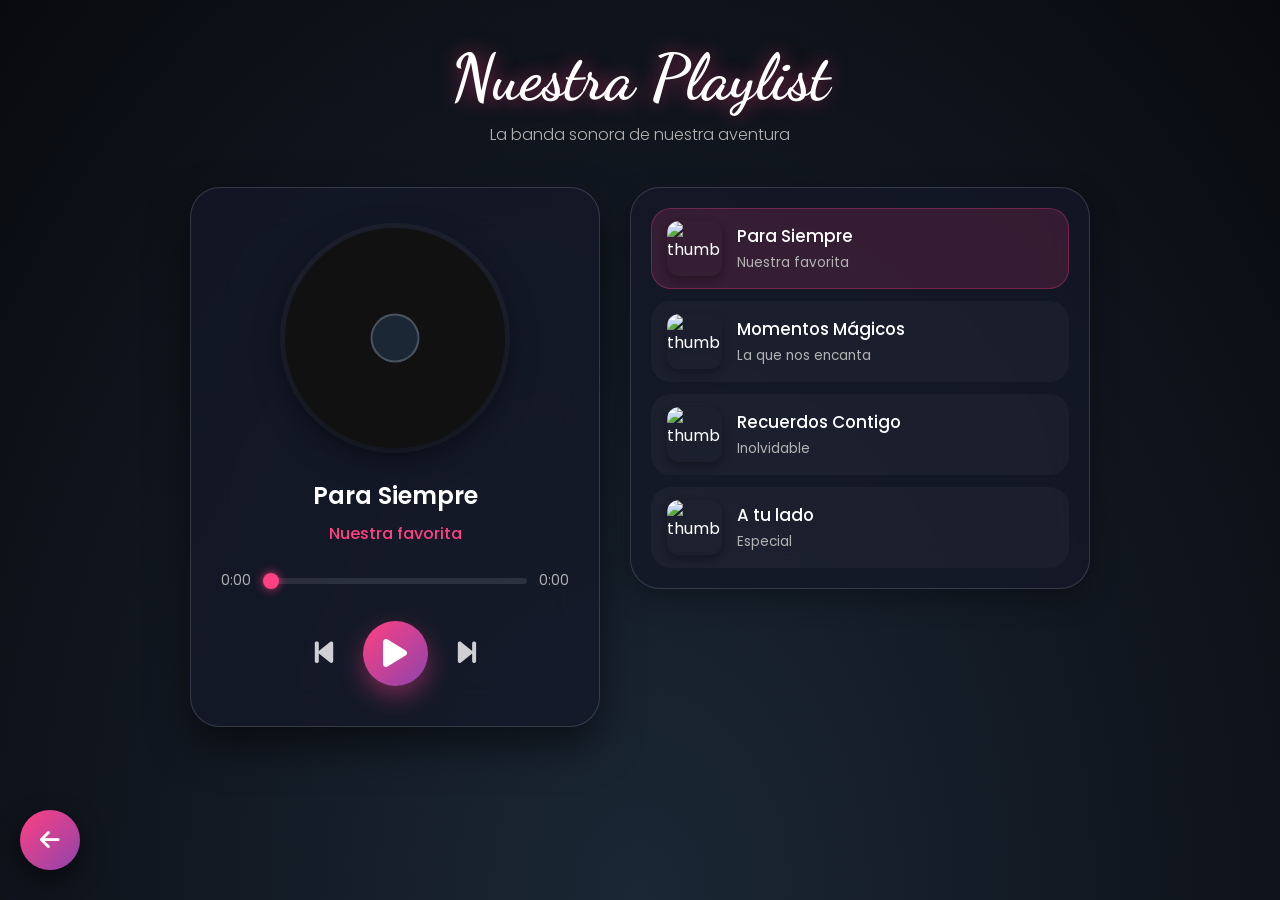
==== playlist/index.html @ cf3b9388 "add ui playlist" ====
<!DOCTYPE html>
<html lang="es">
<head>
    <meta charset="UTF-8">
    <meta name="viewport" content="width=device-width, initial-scale=1.0, maximum-scale=1.0, user-scalable=no">
    <title>Nuestra Playlist ❤️</title>
    
    <link href="https://fonts.googleapis.com/css2?family=Poppins:wght@300;400;600&family=Dancing+Script:wght@700&display=swap" rel="stylesheet">
    <link rel="stylesheet" href="https://cdnjs.cloudflare.com/ajax/libs/font-awesome/6.0.0/css/all.min.css">

    <style>
        :root {
            --bg-top: #1B2735;
            --bg-bottom: #090A0F;
            --accent-gradient: linear-gradient(135deg, #ff4081, #8e44ad);
            --glass-bg: rgba(20, 25, 40, 0.75);
            --glass-border: rgba(255, 255, 255, 0.15);
            --text-main: #ffffff;
            --text-muted: #b3b3b3;
        }

        * { margin: 0; padding: 0; box-sizing: border-box; -webkit-tap-highlight-color: transparent; }

        body {
            font-family: "Poppins", sans-serif;
            background: radial-gradient(ellipse at bottom, var(--bg-top) 0%, var(--bg-bottom) 100%);
            min-height: 100vh;
            color: var(--text-main);
            display: flex;
            flex-direction: column;
            align-items: center;
            overflow-x: hidden;
            padding: 40px 20px 100px 20px; /* Padding inferior extra para el botón flotante */
        }

        /* --- HEADER --- */
        .header { text-align: center; margin-bottom: 40px; width: 100%; z-index: 10;}
        .main-title { font-family: 'Dancing Script', cursive; font-size: clamp(2.5rem, 6vw, 4rem); text-shadow: 0 0 20px rgba(255, 64, 129, 0.5); line-height: 1.2;}
        .subtitle { font-size: 1rem; color: var(--text-muted); font-weight: 300; margin-top: 5px; }

        /* --- CONTENEDOR PRINCIPAL --- */
        .player-wrapper {
            display: flex;
            flex-direction: column;
            width: 100%;
            max-width: 900px;
            gap: 30px;
            z-index: 10;
        }

        @media (min-width: 768px) {
            .player-wrapper { flex-direction: row; align-items: flex-start; }
            .player-ui { flex: 1; position: sticky; top: 40px; }
            .playlist-ui { flex: 1.2; }
        }

        /* --- REPRODUCTOR (IZQUIERDA) --- */
        .player-ui {
            background: var(--glass-bg);
            backdrop-filter: blur(20px);
            border: 1px solid var(--glass-border);
            border-radius: 30px;
            padding: 40px 30px;
            display: flex;
            flex-direction: column;
            align-items: center;
            box-shadow: 0 20px 40px rgba(0,0,0,0.5);
            width: 100%;
        }

        .cover-container {
            width: clamp(180px, 40vw, 220px);
            height: clamp(180px, 40vw, 220px);
            border-radius: 50%;
            box-shadow: 0 10px 30px rgba(0,0,0,0.5), 0 0 0 5px rgba(255,255,255,0.05);
            overflow: hidden;
            margin-bottom: 30px;
            position: relative;
            animation: spin 20s linear infinite;
            animation-play-state: paused;
            background: #111; /* Fondo por defecto */
        }
        .cover-container.playing { animation-play-state: running; }
        
        .cover-container::after {
            content: ''; position: absolute; top: 50%; left: 50%; transform: translate(-50%, -50%);
            width: 45px; height: 45px; background: var(--bg-top); border-radius: 50%;
            border: 2px solid rgba(255,255,255,0.2);
        }

        .cover-image { width: 100%; height: 100%; object-fit: cover; opacity: 0; transition: opacity 0.5s; }
        .cover-image.loaded { opacity: 1; }

        @keyframes spin { 100% { transform: rotate(360deg); } }

        .track-info { text-align: center; margin-bottom: 25px; width: 100%; }
        .track-title { font-size: 1.5rem; font-weight: 600; margin-bottom: 8px; color: #fff; white-space: nowrap; overflow: hidden; text-overflow: ellipsis; }
        .track-artist { font-size: 1rem; color: #ff4081; font-weight: 500; }

        /* Controles de Rango (Progreso) */
        .progress-container { width: 100%; display: flex; align-items: center; gap: 12px; margin-bottom: 30px; font-size: 0.85rem; color: var(--text-muted); }
        .progress-bar {
            flex: 1; -webkit-appearance: none; appearance: none; height: 6px; background: rgba(255,255,255,0.1);
            border-radius: 5px; outline: none; cursor: pointer;
        }
        .progress-bar::-webkit-slider-thumb {
            -webkit-appearance: none; appearance: none; width: 16px; height: 16px;
            border-radius: 50%; background: #ff4081; cursor: pointer; box-shadow: 0 0 10px rgba(255, 64, 129, 0.8);
        }

        /* Controles de Audio */
        .controls { display: flex; align-items: center; justify-content: center; gap: 30px; width: 100%; }
        .ctrl-btn { color: white; font-size: 1.8rem; cursor: pointer; transition: 0.2s; opacity: 0.8; }
        .ctrl-btn:hover { opacity: 1; transform: scale(1.1); color: #ff4081; }
        .play-pause-btn { 
            width: 65px; height: 65px; background: var(--accent-gradient);
            border-radius: 50%; display: flex; align-items: center; justify-content: center;
            font-size: 2rem; box-shadow: 0 10px 25px rgba(255, 64, 129, 0.4);
            opacity: 1; transition: transform 0.2s;
        }
        .play-pause-btn:hover { transform: scale(1.05); color: white; }
        .play-pause-btn:active { transform: scale(0.95); }

        /* --- LISTA DE REPRODUCCIÓN (DERECHA) --- */
        .playlist-ui {
            background: var(--glass-bg);
            backdrop-filter: blur(20px);
            border: 1px solid var(--glass-border);
            border-radius: 30px;
            padding: 20px;
            display: flex;
            flex-direction: column;
            gap: 12px;
            width: 100%;
            box-shadow: 0 10px 30px rgba(0,0,0,0.3);
        }

        .track-item {
            display: flex; align-items: center; padding: 12px 15px;
            background: rgba(255,255,255,0.03); border-radius: 20px; cursor: pointer;
            transition: all 0.3s ease; border: 1px solid transparent;
        }
        .track-item:hover { background: rgba(255,255,255,0.08); transform: translateX(5px); }
        .track-item.active {
            background: rgba(255, 64, 129, 0.15);
            border-color: rgba(255, 64, 129, 0.3);
        }

        .track-thumb { width: 55px; height: 55px; border-radius: 12px; object-fit: cover; margin-right: 15px; box-shadow: 0 4px 10px rgba(0,0,0,0.3);}
        .track-details { flex: 1; overflow: hidden; }
        .track-details h4 { font-size: 1.05rem; font-weight: 500; white-space: nowrap; overflow: hidden; text-overflow: ellipsis; color: white; margin-bottom: 4px;}
        .track-details p { font-size: 0.85rem; color: var(--text-muted); }
        
        /* Animación Ecualizador */
        .track-anim { display: none; width: 22px; justify-content: space-between; height: 16px; align-items: flex-end; }
        .track-item.active .track-anim { display: flex; }
        .bar { width: 5px; background: #ff4081; border-radius: 3px; animation: bounce 0.8s infinite alternate; }
        .bar:nth-child(2) { animation-delay: 0.2s; }
        .bar:nth-child(3) { animation-delay: 0.4s; }
        @keyframes bounce { 0% { height: 4px; } 100% { height: 100%; } }

        /* --- BOTÓN VOLVER FLOTANTE (ESTILO DASHBOARD) --- */
        .fab-btn {
            position: fixed; bottom: 30px; left: 20px; height: 60px;
            background: var(--accent-gradient); border-radius: 30px;
            box-shadow: 0 10px 25px rgba(0,0,0,0.5); z-index: 2000;
            display: flex; align-items: center; overflow: hidden;
            cursor: pointer; transition: all 0.5s cubic-bezier(0.175, 0.885, 0.32, 1.275);
            width: 60px; justify-content: flex-start;
        }
        .fab-btn:hover { width: 140px; }
        .fab-icon { min-width: 60px; text-align: center; font-size: 1.4rem; color: white; }
        .fab-text { color: white; font-weight: 600; font-size: 1rem; opacity: 0; transition: 0.3s; white-space: nowrap; }
        .fab-btn:hover .fab-text { opacity: 1; }

        /* Ocultar el iframe real de YouTube */
        #youtube-player { position: absolute; width: 0; height: 0; opacity: 0; pointer-events: none; }

        /* OVERLAY TRANSICIÓN */
        #transition-overlay { position: fixed; top:0; left:0; width:100%; height:100%; background:#000; opacity:0; pointer-events:none; z-index:9999; transition: opacity 0.5s; }
    </style>
</head>
<body>

    <div id="transition-overlay"></div>

    <div class="fab-btn" onclick="backToDashboard()">
        <i class="fas fa-arrow-left fab-icon"></i>
        <span class="fab-text">Volver</span>
    </div>

    <div class="header">
        <h1 class="main-title">Nuestra Playlist</h1>
        <p class="subtitle">La banda sonora de nuestra aventura</p>
    </div>

    <div class="player-wrapper">
        
        <div class="player-ui">
            <div class="cover-container" id="coverContainer">
                <img src="" alt="Album Cover" class="cover-image" id="coverImage" onload="this.classList.add('loaded')">
            </div>

            <div class="track-info">
                <div class="track-title" id="currentTitle">Cargando...</div>
                <div class="track-artist" id="currentArtist">Preparando la magia</div>
            </div>

            <div class="progress-container">
                <span id="currentTime">0:00</span>
                <input type="range" class="progress-bar" id="progressBar" value="0" min="0" max="100">
                <span id="totalTime">0:00</span>
            </div>

            <div class="controls">
                <i class="fas fa-step-backward ctrl-btn" onclick="prevTrack()"></i>
                <div class="play-pause-btn ctrl-btn" onclick="togglePlay()">
                    <i class="fas fa-play" id="playIcon"></i>
                </div>
                <i class="fas fa-step-forward ctrl-btn" onclick="nextTrack()"></i>
            </div>
        </div>

        <div class="playlist-ui" id="playlistContainer">
            </div>

    </div>

    <div id="youtube-player"></div>

    <script src="https://www.youtube.com/iframe_api"></script>

    <script>
        // --- 1. CONFIGURACIÓN DE CANCIONES ---
        const playlistData = [
            { id: 'HJZmbH8qiXQ', title: 'Para Siempre', artist: 'Nuestra favorita' },
            { id: 'NvR60Wg9R7Q', title: 'Momentos Mágicos', artist: 'La que nos encanta' },
            { id: 'c0Ey7nVhdrU', title: 'Recuerdos Contigo', artist: 'Inolvidable' },
            { id: 'jhMiIUb2GEA', title: 'A tu lado', artist: 'Especial' }
        ];

        let player;
        let currentTrackIndex = 0;
        let isPlaying = false;
        let progressInterval;
        let isDraggingProgress = false;

        // --- 2. RENDERIZADO INICIAL (Soluciona el problema de la pantalla negra) ---
        // Dibujamos la UI de inmediato, sin esperar a YouTube
        document.addEventListener("DOMContentLoaded", () => {
            renderPlaylist();
            updatePlayerUI();
        });

        // --- 3. INICIALIZAR YOUTUBE API ---
        function onYouTubeIframeAPIReady() {
            player = new YT.Player('youtube-player', {
                height: '10',
                width: '10',
                videoId: playlistData[0].id,
                playerVars: { 'playsinline': 1, 'controls': 0, 'disablekb': 1, 'rel': 0 },
                events: {
                    'onReady': onPlayerReady,
                    'onStateChange': onPlayerStateChange,
                    'onError': onPlayerError
                }
            });
        }

        function onPlayerError(e) {
            console.error("Error cargando YouTube. Recuerda usar Live Server si estás en local.");
            document.getElementById('currentArtist').textContent = "Error de conexión (Usa Live Server)";
        }

        // --- 4. LÓGICA DEL REPRODUCTOR ---
        function onPlayerReady(event) {
            document.getElementById('currentArtist').textContent = playlistData[currentTrackIndex].artist;
            document.getElementById('progressBar').addEventListener('input', () => { isDraggingProgress = true; });
            document.getElementById('progressBar').addEventListener('change', seekTo);
        }

        function onPlayerStateChange(event) {
            if (event.data == YT.PlayerState.PLAYING) {
                isPlaying = true;
                updatePlayPauseIcon();
                document.getElementById('coverContainer').classList.add('playing');
                startProgressTimer();
            } else {
                isPlaying = false;
                updatePlayPauseIcon();
                document.getElementById('coverContainer').classList.remove('playing');
                clearInterval(progressInterval);
            }

            if (event.data == YT.PlayerState.ENDED) {
                nextTrack();
            }
        }

        function togglePlay() {
            if (!player || typeof player.playVideo !== 'function') {
                alert("YouTube aún está conectando o bloqueado. Si estás abriendo el archivo local (file://), usa una extensión como Live Server.");
                return;
            }
            if (isPlaying) {
                player.pauseVideo();
            } else {
                player.playVideo();
            }
        }

        function loadTrack(index) {
            currentTrackIndex = index;
            const track = playlistData[currentTrackIndex];
            
            updatePlayerUI();
            updatePlaylistActiveState();

            if (player && typeof player.loadVideoById === 'function') {
                player.loadVideoById(track.id);
            }
        }

        function prevTrack() {
            let newIndex = currentTrackIndex - 1;
            if (newIndex < 0) newIndex = playlistData.length - 1;
            loadTrack(newIndex);
        }

        function nextTrack() {
            let newIndex = currentTrackIndex + 1;
            if (newIndex >= playlistData.length) newIndex = 0;
            loadTrack(newIndex);
        }

        // --- 5. ACTUALIZAR INTERFAZ ---
        function updatePlayerUI() {
            const track = playlistData[currentTrackIndex];
            document.getElementById('currentTitle').textContent = track.title;
            document.getElementById('currentArtist').textContent = track.artist;
            
            // Forzar actualización de imagen quitando y poniendo clase
            const imgEl = document.getElementById('coverImage');
            imgEl.classList.remove('loaded');
            imgEl.src = `https://img.youtube.com/vi/${track.id}/hqdefault.jpg`;
        }

        function updatePlayPauseIcon() {
            const icon = document.getElementById('playIcon');
            icon.className = isPlaying ? 'fas fa-pause' : 'fas fa-play';
        }

        // --- 6. PROGRESS BAR ---
        function startProgressTimer() {
            clearInterval(progressInterval);
            progressInterval = setInterval(() => {
                if (isDraggingProgress || !player || !player.getCurrentTime) return;
                
                const currentTime = player.getCurrentTime();
                const duration = player.getDuration();
                
                if (duration > 0) {
                    const progressPercent = (currentTime / duration) * 100;
                    document.getElementById('progressBar').value = progressPercent;
                    document.getElementById('currentTime').textContent = formatTime(currentTime);
                    document.getElementById('totalTime').textContent = formatTime(duration);
                }
            }, 500);
        }

        function seekTo(event) {
            if (!player || !player.seekTo) return;
            const progressPercent = event.target.value;
            const duration = player.getDuration();
            const seekTime = (progressPercent / 100) * duration;
            
            player.seekTo(seekTime, true);
            isDraggingProgress = false;
        }

        function formatTime(seconds) {
            if (!seconds) return "0:00";
            const min = Math.floor(seconds / 60);
            const sec = Math.floor(seconds % 60);
            return `${min}:${sec < 10 ? '0' : ''}${sec}`;
        }

        // --- 7. RENDERIZAR LISTA DERECHA ---
        function renderPlaylist() {
            const container = document.getElementById('playlistContainer');
            container.innerHTML = '';

            playlistData.forEach((track, index) => {
                const thumbUrl = `https://img.youtube.com/vi/${track.id}/default.jpg`;
                const isActive = index === currentTrackIndex ? 'active' : '';

                const html = `
                    <div class="track-item ${isActive}" onclick="loadTrack(${index})">
                        <img src="${thumbUrl}" class="track-thumb" alt="thumb">
                        <div class="track-details">
                            <h4>${track.title}</h4>
                            <p>${track.artist}</p>
                        </div>
                        <div class="track-anim">
                            <div class="bar"></div><div class="bar"></div><div class="bar"></div>
                        </div>
                    </div>
                `;
                container.innerHTML += html;
            });
        }

        function updatePlaylistActiveState() {
            const items = document.querySelectorAll('.track-item');
            items.forEach((item, index) => {
                if (index === currentTrackIndex) {
                    item.classList.add('active');
                } else {
                    item.classList.remove('active');
                }
            });
        }

        // --- 8. BOTÓN VOLVER ---
        function backToDashboard() {
            sessionStorage.setItem('showDashboard', 'true');
            const overlay = document.getElementById('transition-overlay');
            overlay.style.opacity = '1';
            
            setTimeout(() => {
                window.location.href = '../dashboard.html'; // Ajusta esto a la ruta real de tu dashboard
            }, 500);
        }
    </script>
</body>
</html>
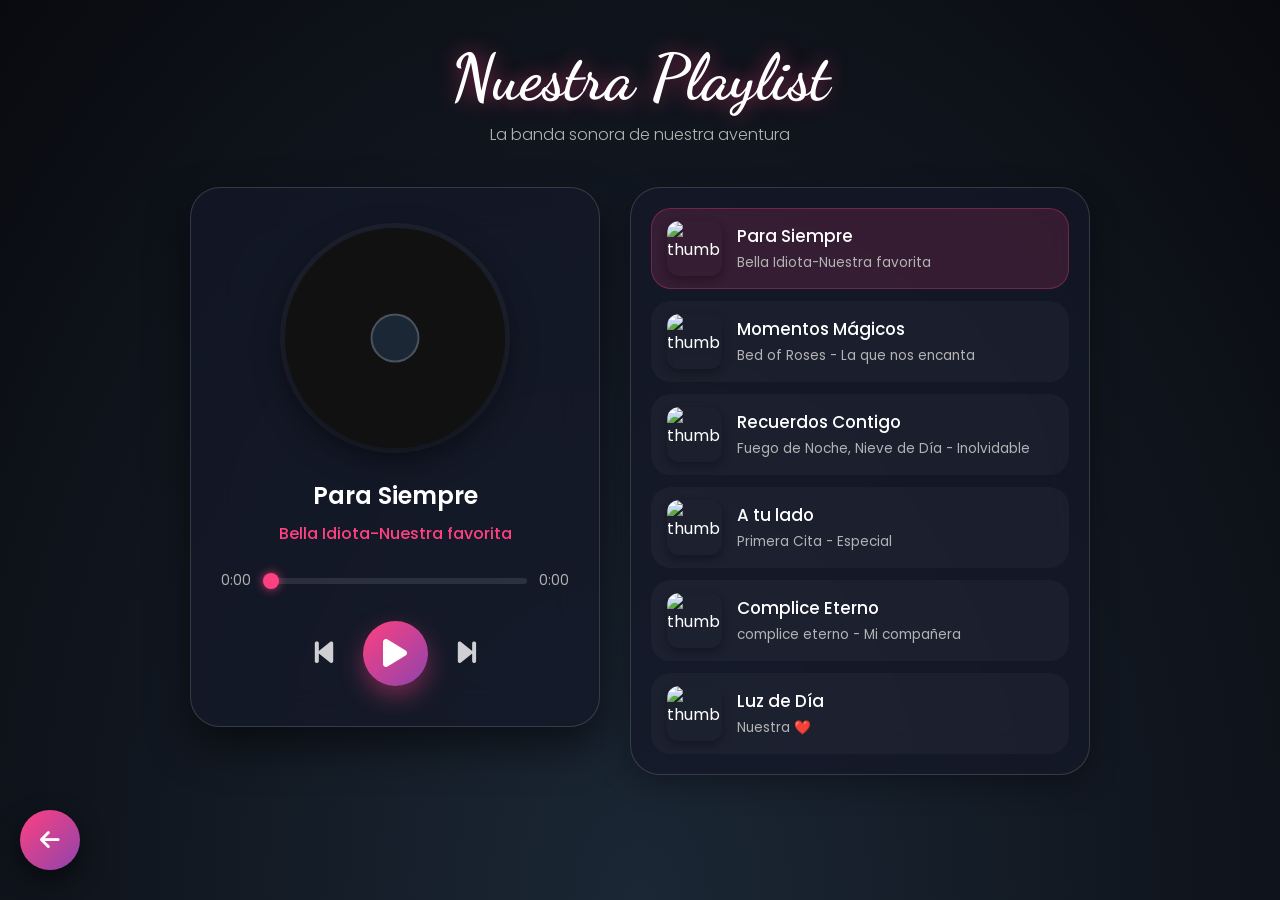
==== commit c2d29b8e: "actualizacion ui dash-index-cuponera, dash y playslist" ====
--- a/playlist/index.html
+++ b/playlist/index.html
@@ -1,3 +1,5 @@
+<!-- PLAYLIST  -->
+
 <!DOCTYPE html>
 <html lang="es">
 <head>
@@ -233,10 +235,13 @@
     <script>
         // --- 1. CONFIGURACIÓN DE CANCIONES ---
         const playlistData = [
-            { id: 'HJZmbH8qiXQ', title: 'Para Siempre', artist: 'Nuestra favorita' },
-            { id: 'NvR60Wg9R7Q', title: 'Momentos Mágicos', artist: 'La que nos encanta' },
-            { id: 'c0Ey7nVhdrU', title: 'Recuerdos Contigo', artist: 'Inolvidable' },
-            { id: 'jhMiIUb2GEA', title: 'A tu lado', artist: 'Especial' }
+            { id: 'HJZmbH8qiXQ', title: 'Para Siempre', artist: 'Bella Idiota-Nuestra favorita' },
+            { id: 'NvR60Wg9R7Q', title: 'Momentos Mágicos', artist: 'Bed of Roses - La que nos encanta' },
+            { id: 'c0Ey7nVhdrU', title: 'Recuerdos Contigo', artist: 'Fuego de Noche, Nieve de Día  - Inolvidable' },
+            { id: 'jhMiIUb2GEA', title: 'A tu lado', artist: 'Primera Cita - Especial' },
+            { id: 'FZednkENwvg', title: 'Complice Eterno', artist: 'complice eterno - Mi compañera' },
+            { id: '9A-XPAv1n3g', title: 'Luz de Día', artist: 'Nuestra ❤️' }
+
         ];
 
         let player;
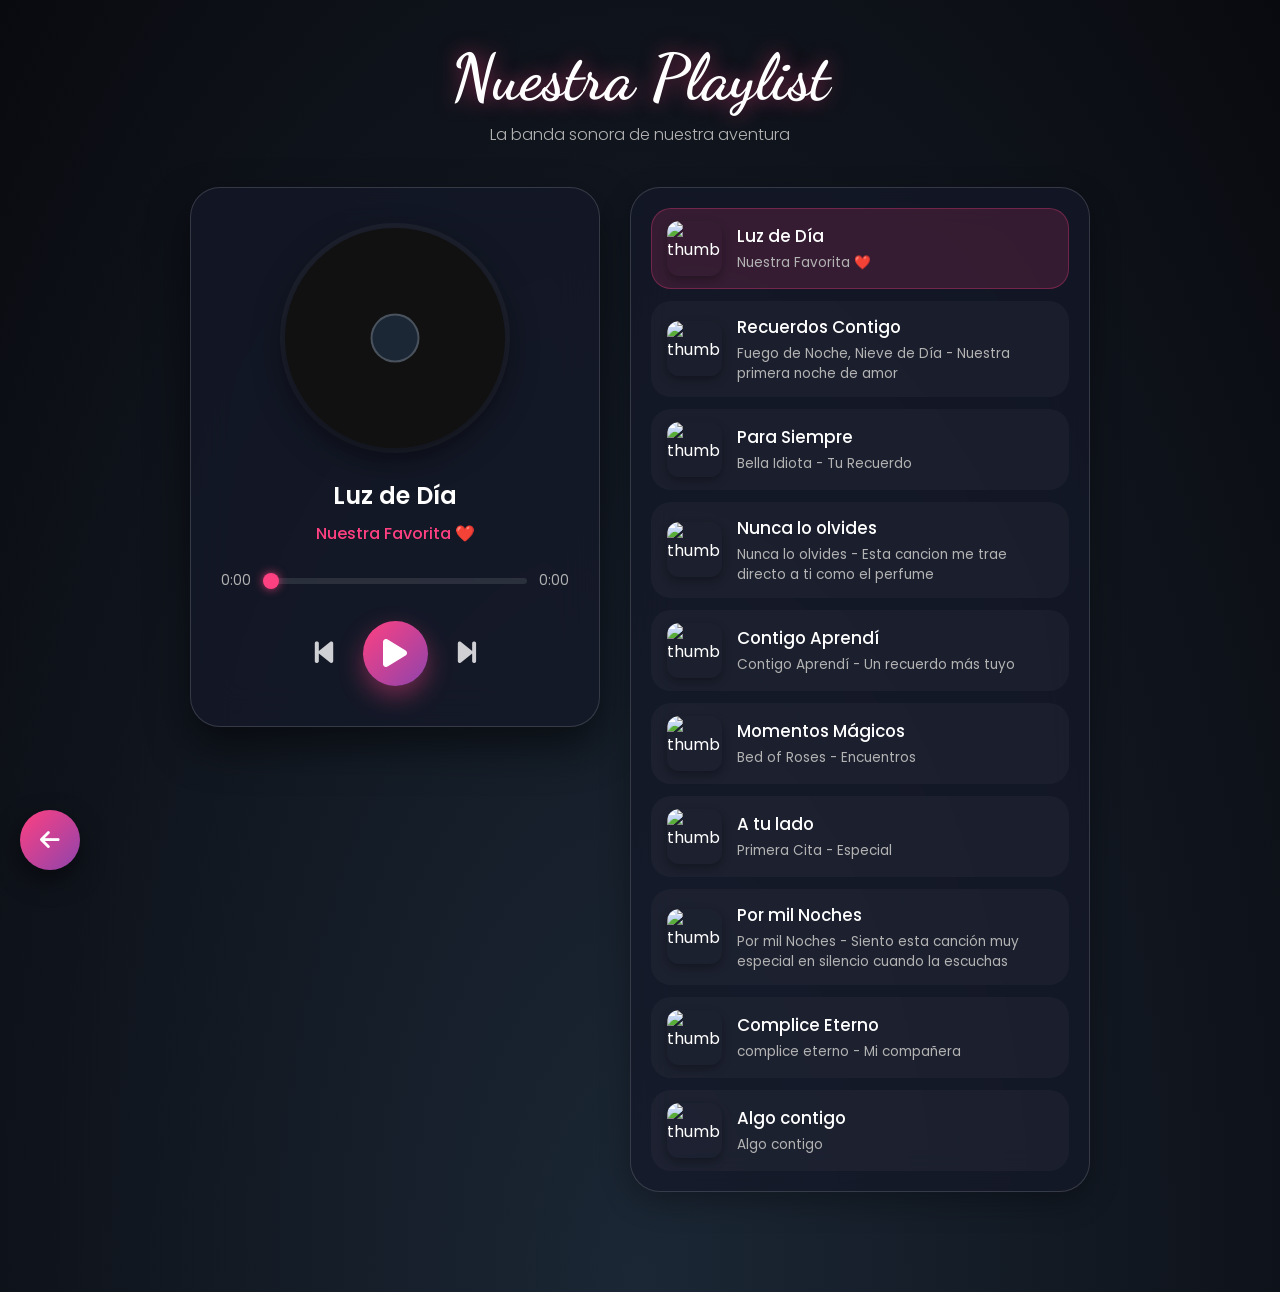
==== commit c9f2a78a: "add ui all" ====
--- a/playlist/index.html
+++ b/playlist/index.html
@@ -235,13 +235,19 @@
     <script>
         // --- 1. CONFIGURACIÓN DE CANCIONES ---
         const playlistData = [
-            { id: 'HJZmbH8qiXQ', title: 'Para Siempre', artist: 'Bella Idiota-Nuestra favorita' },
-            { id: 'NvR60Wg9R7Q', title: 'Momentos Mágicos', artist: 'Bed of Roses - La que nos encanta' },
-            { id: 'c0Ey7nVhdrU', title: 'Recuerdos Contigo', artist: 'Fuego de Noche, Nieve de Día  - Inolvidable' },
+            { id: '9A-XPAv1n3g', title: 'Luz de Día', artist: 'Nuestra Favorita ❤️' },
+            { id: 'c0Ey7nVhdrU', title: 'Recuerdos Contigo', artist: 'Fuego de Noche, Nieve de Día  - Nuestra primera noche de amor' },
+            { id: 'HJZmbH8qiXQ', title: 'Para Siempre', artist: 'Bella Idiota - Tu Recuerdo' },
+            { id: 'ue0RP3C1Brg', title: 'Nunca lo olvides', artist: 'Nunca lo olvides - Esta cancion me trae directo a ti como el perfume' },
+            { id: 'T81L7Udz7S8', title: 'Contigo Aprendí', artist: 'Contigo Aprendí - Un recuerdo más tuyo' },
+            { id: 'NvR60Wg9R7Q', title: 'Momentos Mágicos', artist: 'Bed of Roses - Encuentros' },
             { id: 'jhMiIUb2GEA', title: 'A tu lado', artist: 'Primera Cita - Especial' },
+            { id: 'kdfkr1WEzIc', title: 'Por mil Noches', artist: 'Por mil Noches - Siento esta canción muy especial en silencio cuando la escuchas' },
             { id: 'FZednkENwvg', title: 'Complice Eterno', artist: 'complice eterno - Mi compañera' },
-            { id: '9A-XPAv1n3g', title: 'Luz de Día', artist: 'Nuestra ❤️' }
-
+            { id: 'kWwUVBBakC4', title: 'Algo contigo', artist: 'Algo contigo' }
+
+
+            
         ];
 
         let player;
